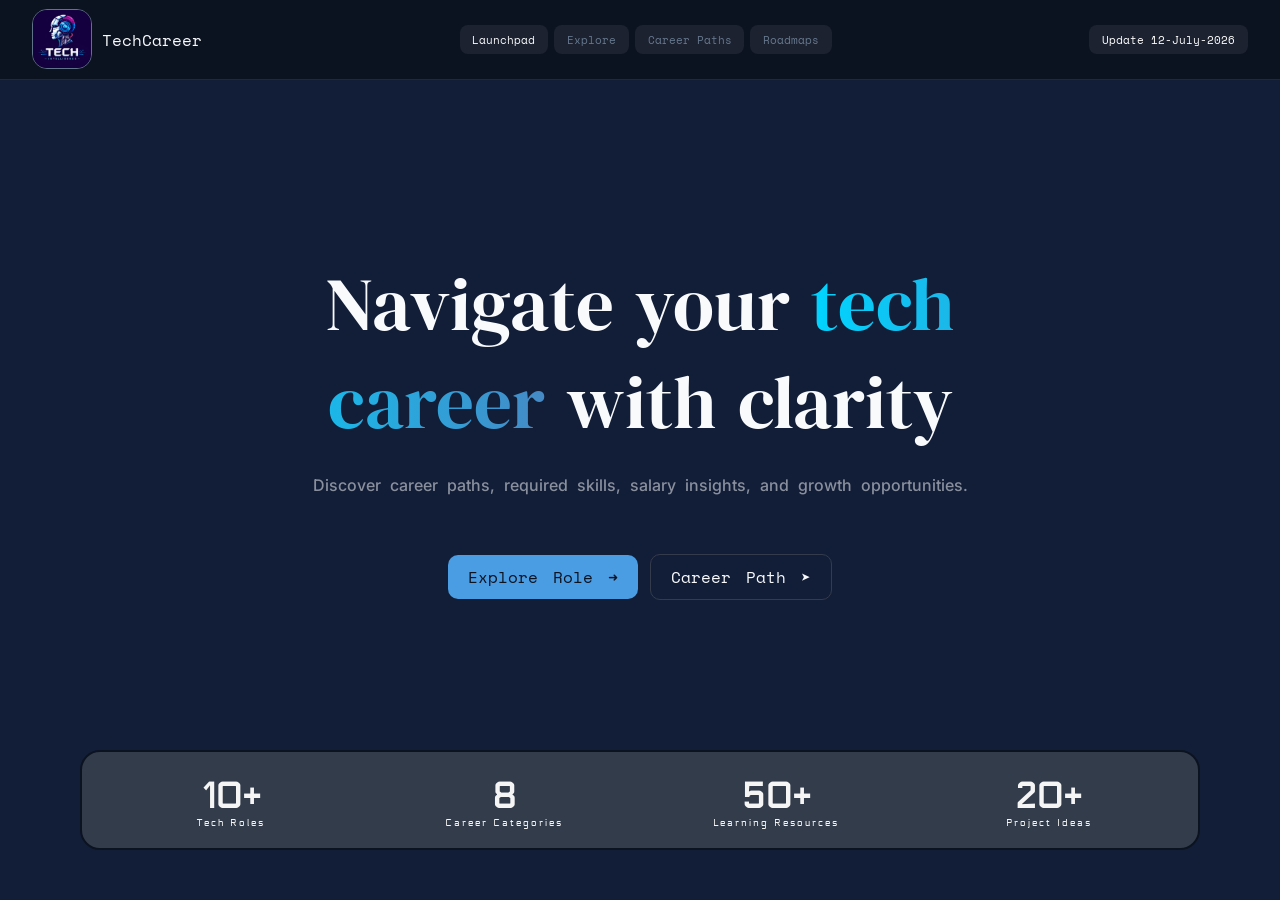
==== index.html @ a719e106 "stats-section" ====
<!DOCTYPE html>
<html lang="en">

<head>
    <meta charset="UTF-8">
    <meta name="viewport" content="width=device-width, initial-scale=1.0">
    <link href="https://fonts.googleapis.com/css2?family=Space+Mono:wght@400&display=swap" rel="stylesheet">
    <link rel="stylesheet" href="https://cdnjs.cloudflare.com/ajax/libs/font-awesome/6.5.1/css/all.min.css">
    <link rel="stylesheet" href="style.css">
    <title>
        Tech Career Explore
    </title>
    <style>
        @import url('https://fonts.googleapis.com/css2?family=Black+Ops+One&family=DM+Serif+Display:ital@0;1&family=Poppins:ital,wght@0,100;0,200;0,300;0,400;0,500;0,600;0,700;0,800;0,900;1,100;1,200;1,300;1,400;1,500;1,600;1,700;1,800;1,900&display=swap');
        @import url('https://fonts.googleapis.com/css2?family=Black+Ops+One&family=DM+Serif+Display:ital@0;1&family=Inter:ital,opsz,wght@0,14..32,100..900;1,14..32,100..900&family=Poppins:ital,wght@0,100;0,200;0,300;0,400;0,500;0,600;0,700;0,800;0,900;1,100;1,200;1,300;1,400;1,500;1,600;1,700;1,800;1,900&display=swap');
        @import url('https://fonts.googleapis.com/css2?family=Black+Ops+One&family=DM+Serif+Display:ital@0;1&family=Electrolize&family=Inter:ital,opsz,wght@0,14..32,100..900;1,14..32,100..900&family=Poppins:ital,wght@0,100;0,200;0,300;0,400;0,500;0,600;0,700;0,800;0,900;1,100;1,200;1,300;1,400;1,500;1,600;1,700;1,800;1,900&display=swap');
    </style>
</head>

<body>
    <header>


        <a class="head-icon" href="#">
            <div class="image-icon">
                <img src="Icon.png" alt="" height="60" width="60">
            </div>
            <span class="nav-left">
                TechCareer
            </span>
        </a>
        <button class="menu-btn">
            <i class="fa-solid fa-bars-staggered"></i>
        </button>
        <nav class="navbar" id="navLinks">
            <a class="nav-one" href="">Launchpad</a>
            <a class="nav-other" href="">Explore</a>
            <a class="nav-other" href="">Career Paths</a>
            <a class="nav-other" href="">Roadmaps</a>
        </nav>
        <div class="head-right">
            <span class="nav-right">
                Update 12-July-2026
            </span>

        </div>
    </header>

    <section class="hero-section">
        <div class="hero">

            <h1> Navigate your <span>tech career</span> with clarity</h1>
            <p>Discover career paths, required skills, salary insights, and growth opportunities.</p>
            <div class="button">
                <a class="left-button" href="">
                    Explore Role ➜
                 </a>
                <a class="right-button" href=""> Career Path ➤
                 </a>
            </div>
        </div>

    </section>

    <section class="stats-section">
        <div class="text-box">
            <div class="text-center">
                <h1>10+</h1>
                <p>Tech Roles</p>
            </div>
            <div class="text-center">
                <h1> 8</h1>
                <p>Career Categories</p>
            </div>
            <div class="text-center">
                <h1> 50+</h1>
                <p>Learning Resources</p>
            </div>
            <div class="text-center">
                <h1>20+ </h1>
                <p> Project Ideas</p>
            </div>
        </div>
    </section>


    <script>
        const menuBtn = document.querySelector(".menu-btn");
        const navLinks = document.querySelector("#navLinks");

        menuBtn.addEventListener("click", (e) => {
            e.stopPropagation();
            navLinks.classList.toggle("active");
        });

        document.addEventListener("click", (e) => {
            if (!navLinks.contains(e.target)) {
                navLinks.classList.remove("active");
            }
        });
    </script>
</body>

</html>
---- style.css ----
* {
    margin: 0;
    padding: 0;
    box-sizing: border-box;
}

body {
    color: whitesmoke;
    background-color: #121e37;

    font-family: Arial, Helvetica, sans-serif;
}

html {
    scroll-behavior: smooth;
    scroll-padding-top: 80px;
}


header {
    font-family: 'Space Mono', monospace;
    color: #F8FAFC;
    height: 80px;
    background-color: #0B1220;
    padding: 1rem 2rem;
    display: flex;
    justify-content: space-between;
    border-bottom: 1px solid #1E293B;

}

.image-icon img {
    margin-top: 5px;
    border-radius: 15px;
    border: 1px solid #8aa2bbac;
}

.navbar {
    font-size: 11px;
    display: flex;
    align-items: center;
    gap: 6px;
}

.nav-other {
    color: #8aa2bbac;
}

.nav-one {
    color: #F8FAFC;
}

.nav-other:hover {
    color: #F8FAFC;

}

.nav-one,
.nav-other {
    cursor: pointer;
    background-color: rgba(66, 68, 80, 0.331);
    padding: 0.5vw 1vw;
    border-radius: 8px;
    text-decoration: none;
}

.head-icon {
    color: #F8FAFC;
    cursor: pointer;
    gap: 10px;
    display: flex;
    justify-content: center;
    align-items: center;
    text-decoration: none;
}

.nav-left {
    font-size: 1em;
}


.head-right {
    display: flex;
    align-items: center;
    font-size: 11px;
    cursor: pointer;
    color: #ffffffff;

}

.head-right .nav-right {
    background-color: rgba(66, 68, 80, 0.331);
    padding: 0.5vw 1vw;
    border-radius: 8px;
}

.menu-btn {
    display: none;
    font-size: 28px;
    background: none;
    border: none;
    cursor: pointer;
}

.hero-section {
    height: 90%;
    padding: 150px 25px;
    display: flex;
}

.hero {
        width: min(90%, 1200px);
    margin-inline: auto;
    
    text-align: center;
    width: 100%;
    height: 100%;
    margin: 0px 20%;
    word-spacing: 5px;
    align-items: center;
    justify-content: center;

}


.hero h1 {
    color: #F8FAFC;
    line-height: 1.3;
    font-size: 75px;
    font-family: "DM Serif Display", serif;
    margin: 25px 0px 25px;
    font-weight: 400;
}

.hero h1 span {
    background: linear-gradient(90deg, #00D4FF, #458ac6);
    -webkit-background-clip: text;
    -webkit-text-fill-color: transparent;
}

.hero p {
    font-family: "Inter", sans-serif;
    margin: 0px 5% 8%;
    font-size: 1rem;
    font-weight: 500;
    color: #b3b7c1bd;
}

.button {
    display: flex;
    justify-content: center;
    align-items: center;
    gap: 12px;
    font-size: 1em;
    font-family: 'Space Mono', monospace;
    font-weight: 400;
}

.button .left-button {
    padding: 10px 20px;
    background-color: #4a9ce3;
    border-radius: 10px;
    text-decoration: none;
    color: #0B1220;

}

.left-button:hover {
    background-color: #00D4FF;
    box-shadow: 0 0 10px #00D4FF;

}

.button .right-button {
    padding: 10px 20px;
    border-radius: 10px;
    border: 1px solid #333c4b;
    text-decoration: none;
    color: #F8FAFC;
}

.right-button:hover {
    border: 1px solid #88909d;
}
 
.stats-section {
         width: 100%;
    height: auto; 

}
.stats-section .text-box  {
    height: 100px;
            background-color: #333c4b;
  border-radius: 20px;
            font-family: serif;
  margin: 0px 80px;
  padding: 24px 24px;
   display: flex;
   justify-content: space-between;
   border: 2px solid #0B1220;
    
}
.text-center {
     font-family: "Electrolize", sans-serif;
    height: auto;
      width: 250px;
      align-items: center;
    justify-self: space-around;
    height: auto;
   
    text-align: center;
     
     gap: 30px;
    
}
.text-center h1 {
  height: 40px;
 font-size: 35px;

 }
 .text-center p {
    height: 12px;
    font-size:10px;
    letter-spacing: 2px;
  }

/* Tablet */
@media (max-width: 1024px) {}

/* Mobile */
@media (max-width: 768px) {
    header {
        height: 70px;
         padding: 0.5rem 1rem;
    }

    .image-icon img {
        height: 50px;
        width: 50px;
    }

    .head-right {
        display: none;
    }

    .navbar {
        display: none;
    }

    .menu-btn {
        display: block;
        color: aliceblue;
    }

    .navbar {
        display: none;
        position: absolute;
        top: 65px;
        right: 15px;
        width: auto;
        padding: 15px;
        background-color: #0B1220;
        flex-direction: column;
        border-radius: 5px;
        border: 2px solid #1E293B;

    }

    .nav-one,
    .nav-other {
        background: none;
    }


    .navbar.active {
        display: flex;
    }

    .hero-section {
        padding: 160px 12px;
    }

    .hero {
     
        width:calc(100vh - 70px);
        height: 100%;
        margin: 0px 50px;
    }

    .hero h1 {
        color: #F8FAFC;
        font-size: 5vh;
        line-height: 1.5;
        margin: 0px;
    }

    .hero p {
        width: 90%;
        margin: 30px 0px;
        font-size: 1em;
    }

    .button {
        display: flex;
        flex-direction: column;
        gap: 15px;
     
    }

    .button .left-button ,.button .right-button{
        padding: 10px 20px;
        border-radius: 13px;
    }

      




/* Small Mobile */
@media (max-width: 480px) {
     header {
        height: 60px;
         padding: 0.5rem 1rem;
    }

   
    .image-icon img {
        height: 40px;
        width: 40px;
    }

    .right-button img , .left-button img {
      display: none;
    }

    .hero-section {
        padding:100px 6px;
    }

    .hero {
        margin: 0px 15px;
    }

    .hero h1 {
         font-size: 3rem;
        line-height: 1.4;
        margin: 0px;
    }

    .hero p {
        width: 90%;
        margin: 20px 0px;
        font-size: 0.7rem;
        line-height: 18px;
    }

    .button {
        display: flex;
        flex-direction: column;
        gap: 15px;
        font-size: 10px;
    }

    .button .left-button ,   .button .right-button {
        padding: 8px 16px;
        border-radius: 30px;
    }

   
}
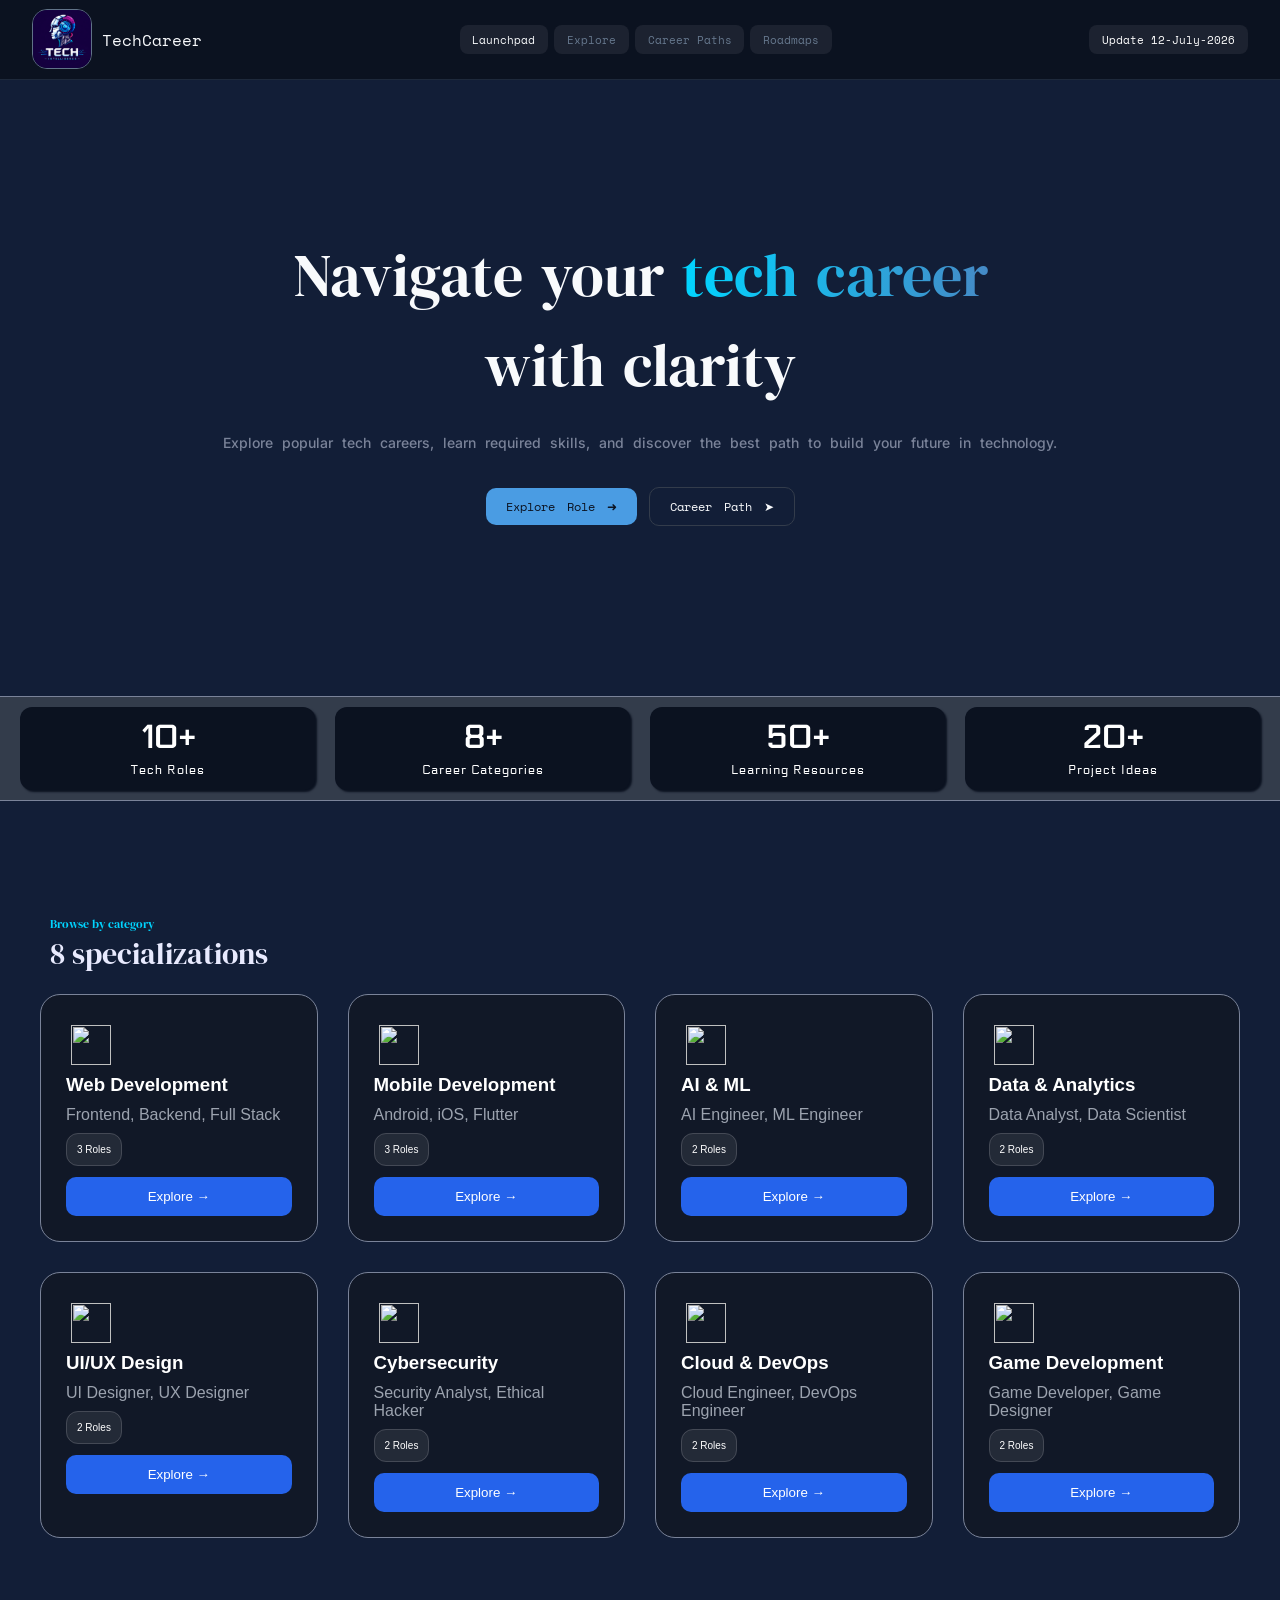
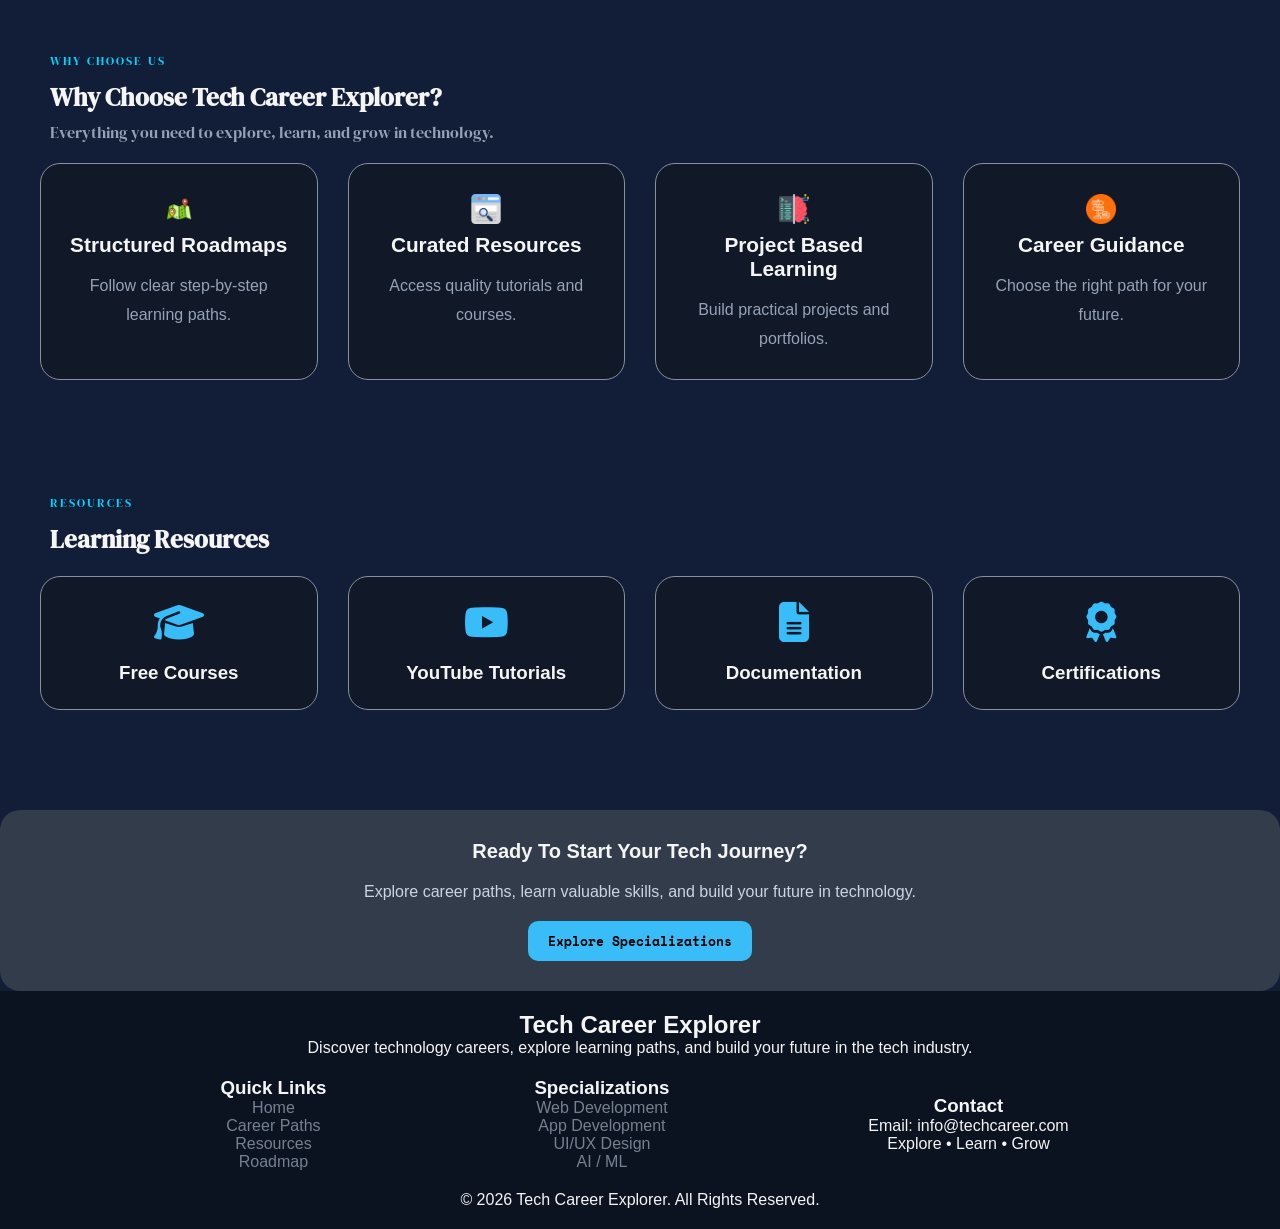
==== commit a205961b: "Update Home-Page" ====
--- a/index.html
+++ b/index.html
@@ -48,15 +48,26 @@
 
     <section class="hero-section">
         <div class="hero">
-
-            <h1> Navigate your <span>tech career</span> with clarity</h1>
-            <p>Discover career paths, required skills, salary insights, and growth opportunities.</p>
+            <div class="hero-m">
+                <span>
+                    Update 12-July-2026
+                </span>
+
+            </div>
+
+            <h1> Navigate your <span>tech career</span> <br> with clarity</h1>
+
+            <p>
+                Explore popular tech careers, learn required skills, and discover the best path to build your future in
+                technology.
+            </p>
+
             <div class="button">
                 <a class="left-button" href="">
                     Explore Role ➜
-                 </a>
+                </a>
                 <a class="right-button" href=""> Career Path ➤
-                 </a>
+                </a>
             </div>
         </div>
 
@@ -69,7 +80,7 @@
                 <p>Tech Roles</p>
             </div>
             <div class="text-center">
-                <h1> 8</h1>
+                <h1> 8+</h1>
                 <p>Career Categories</p>
             </div>
             <div class="text-center">
@@ -84,6 +95,83 @@
     </section>
 
 
+    <section class="categories-section">
+
+        <div class="catagories-head">
+            <span>
+                Browse by category
+            </span>
+            <h2>
+                8 specializations
+            </h2>
+        </div>
+        <div class="categories">
+
+            <div class="category-card">
+                <div class="card-icon"><img src="app-development.png" alt="" height="40" width="40"></div>
+                <h3>Web Development</h3>
+                <p>Frontend, Backend, Full Stack</p>
+                <span class="role-count">3 Roles</span>
+                <button>Explore →</button>
+            </div>
+
+            <div class="category-card">
+                <div class="card-icon"><img src="app-settings.png" alt="" height="40" width="40"></i></div>
+                <h3>Mobile Development</h3>
+                <p>Android, iOS, Flutter</p>
+                <span class="role-count">3 Roles</span>
+                <button>Explore →</button>
+            </div>
+
+            <div class="category-card">
+                <div class="card-icon"><img src="ai-assistant.png" alt="" height="40" width="40"></div>
+                <h3>AI & ML</h3>
+                <p>AI Engineer, ML Engineer</p>
+                <span class="role-count">2 Roles</span>
+                <button>Explore →</button>
+            </div>
+            <div class="category-card">
+                <div class="card-icon"><img src="analitics.png" alt="" height="40" width="40"></div>
+                <h3>Data & Analytics</h3>
+                <p>Data Analyst, Data Scientist</p>
+                <span class="role-count">2 Roles</span>
+                <button>Explore →</button>
+            </div>
+            <div class="category-card">
+                <div class="card-icon"><img src="web-design.png" alt="" height="40" width="40"></div>
+                <h3>UI/UX Design</h3>
+                <p>UI Designer, UX Designer</p>
+                <span class="role-count">2 Roles</span>
+                <button>Explore →</button>
+            </div>
+            <div class="category-card">
+                <div class="card-icon"><img src="cyber-security.png" alt="" height="40" width="40"></div>
+                <h3>Cybersecurity</h3>
+                <p>Security Analyst, Ethical Hacker</p>
+                <span class="role-count">2 Roles</span>
+                <button>Explore →</button>
+            </div>
+            <div class="category-card">
+                <div class="card-icon"><img src="server.png" alt="" height="40" width="40"></div>
+                <h3>Cloud & DevOps</h3>
+                <p>Cloud Engineer, DevOps Engineer</p>
+                <span class="role-count">2 Roles</span>
+                <button>Explore →</button>
+            </div>
+            <div class="category-card">
+                <div class="card-icon"><img src="game.png" alt="" height="40" width="40"></div>
+                <h3>Game Development</h3>
+                <p>Game Developer, Game Designer</p>
+                <span class="role-count">2 Roles</span>
+                <button>Explore →</button>
+            </div>
+
+
+            <!-- aur cards -->
+
+        </div>
+
+    </section>
     <script>
         const menuBtn = document.querySelector(".menu-btn");
         const navLinks = document.querySelector("#navLinks");
@@ -99,6 +187,144 @@
             }
         });
     </script>
+    <section class="why">
+        <div class="heading">
+            <span>WHY CHOOSE US</span>
+            <h2>Why Choose Tech Career Explorer?</h2>
+            <p>
+                Everything you need to explore, learn, and grow in technology.
+            </p>
+        </div>
+
+        <div class="why-container">
+
+            <div class="why-card">
+                <div class="card-icon"> 
+                    <img src="road-map.png" alt="" height="30px" width="30">
+                </div>
+                <h3>Structured Roadmaps</h3>
+                <p>Follow clear step-by-step learning paths.</p>
+            </div>
+
+            <div class="why-card">
+                <div class="card-icon"> 
+                    <img src="person.png" alt="" height="30px" width="30">
+                </div>
+                <h3>Curated Resources</h3>
+                <p>Access quality tutorials and courses.</p>
+            </div>
+
+            <div class="why-card">
+                <div class="card-icon">
+                    <img src="coding.png" alt="" height="30px" width="30">
+                </div>
+                <h3>Project Based Learning</h3>
+                <p>Build practical projects and portfolios.</p>
+            </div>
+
+            <div class="why-card">
+                <div class="card-icon">
+                    <img src="career-choice.png" alt="" height="30px" width="30">
+                </div>
+                <h3>Career Guidance</h3>
+                <p>Choose the right path for your future.</p>
+            </div>
+
+        </div>
+    </section>
+
+    <section class="resources">
+
+        <div class="heading">
+            <span>RESOURCES</span>
+            <h2>Learning Resources</h2>
+        </div>
+
+        <div class="resource-container">
+
+            <div class="resource-card">
+                <i class="fa-solid fa-graduation-cap"></i>
+                <h3>Free Courses</h3>
+            </div>
+
+            <div class="resource-card">
+                <i class="fa-brands fa-youtube"></i>
+                <h3>YouTube Tutorials</h3>
+            </div>
+
+            <div class="resource-card">
+                <i class="fa-solid fa-file-lines"></i>
+                <h3>Documentation</h3>
+            </div>
+
+            <div class="resource-card">
+                <i class="fa-solid fa-award"></i>
+                <h3>Certifications</h3>
+            </div>
+
+        </div>
+
+    </section>
+
+
+    <section class="cta">
+
+        <h2>Ready To Start Your Tech Journey?</h2>
+
+        <p>
+            Explore career paths, learn valuable skills,
+            and build your future in technology.
+        </p>
+
+        <a href="#specialization" class="cta-btn">
+            Explore Specializations
+        </a>
+
+    </section>
+    <footer class="footer">
+       
+
+            <div class="footer-about">
+                <h2>Tech Career Explorer</h2>
+                <p>
+                    Discover technology careers, explore learning paths,
+                    and build your future in the tech industry.
+                </p>
+            </div>
+        <div class="footer-container">
+            <div class="footer-links">
+                <h3>Quick Links</h3>
+                <ul>
+                    <li><a href="#">Home</a></li>
+                    <li><a href="#">Career Paths</a></li>
+                    <li><a href="#">Resources</a></li>
+                    <li><a href="#">Roadmap</a></li>
+                </ul>
+            </div>
+
+            <div class="footer-links">
+                <h3>Specializations</h3>
+                <ul>
+                    <li><a href="#">Web Development</a></li>
+                    <li><a href="#">App Development</a></li>
+                    <li><a href="#">UI/UX Design</a></li>
+                    <li><a href="#">AI / ML</a></li>
+                </ul>
+            </div>
+
+            <div class="footer-contact">
+                <h3>Contact</h3>
+                <p>Email: info@techcareer.com</p>
+                <p>Explore • Learn • Grow</p>
+            </div>
+
+        </div>
+
+        <div class="footer-bottom">
+            <p>© 2026 Tech Career Explorer. All Rights Reserved.</p>
+        </div>
+    </footer>
+
 </body>
 
 </html>
--- a/style.css
+++ b/style.css
@@ -109,41 +109,52 @@
 }
 
 .hero {
-        width: min(90%, 1200px);
-    margin-inline: auto;
-    
+    width: 90%;
+    margin: 0 auto;
+    max-width: 1200px;
     text-align: center;
+    justify-content: center;
     width: 100%;
     height: 100%;
-    margin: 0px 20%;
     word-spacing: 5px;
     align-items: center;
-    justify-content: center;
-
-}
-
+
+}
+
+.hero .hero-m {
+    display: none;
+}
 
 .hero h1 {
+
+    margin-bottom: 2%;
+    line-height: 1.5;
+    text-wrap: balance;
+
     color: #F8FAFC;
-    line-height: 1.3;
-    font-size: 75px;
+
+    font-size: 60px;
     font-family: "DM Serif Display", serif;
-    margin: 25px 0px 25px;
     font-weight: 400;
 }
 
 .hero h1 span {
+    text-wrap: balance;
     background: linear-gradient(90deg, #00D4FF, #458ac6);
+    background-clip: text;
     -webkit-background-clip: text;
     -webkit-text-fill-color: transparent;
 }
 
 .hero p {
     font-family: "Inter", sans-serif;
-    margin: 0px 5% 8%;
-    font-size: 1rem;
+    margin: 0px 100px 3%;
+    font-size: 14px;
+    text-align: center;
+    color: #7A8399;
     font-weight: 500;
-    color: #b3b7c1bd;
+
+
 }
 
 .button {
@@ -151,7 +162,7 @@
     justify-content: center;
     align-items: center;
     gap: 12px;
-    font-size: 1em;
+    font-size: 12px;
     font-family: 'Space Mono', monospace;
     font-weight: 400;
 }
@@ -165,10 +176,8 @@
 
 }
 
-.left-button:hover {
-    background-color: #00D4FF;
-    box-shadow: 0 0 10px #00D4FF;
-
+.left-button:active {
+    background-color: #dad8d8;
 }
 
 .button .right-button {
@@ -182,56 +191,362 @@
 .right-button:hover {
     border: 1px solid #88909d;
 }
+
+.stats-section {
+    width: 100%;
+    padding: 20px 0px;
+}
+
+.text-box {
+    height: auto;
+    background: #333c4b;
+    display: grid;
+
+    grid-template-columns: repeat(4, 1fr);
+    gap: 20px;
+    width: 100%;
+    border-top: 1px solid #7A8399;
+    border-bottom: 1px solid #7A8399;
+    margin: auto;
+    padding: 10px 20px;
+}
+
+.text-center {
+    background-color: #0B1220;
+    box-shadow: 2px 2px 2px #0B1220;
+    font-family: "Electrolize", serif;
+    color: white;
+    padding: 12px 15px;
+    border-radius: 12px;
+    text-align: center;
+}
+
+.text-center h1 {
+    font-size: 2rem;
+    margin-bottom: 5px;
+}
+
+.text-center p {
+    letter-spacing: 1px;
+    font-size: 0.8rem;
+    margin: 0;
+}
+
+.categories-section {
+    margin: 80px 0px;
+    padding: 0px 20px;
+    width: 100%;
+
+}
+
+.catagories-head {
+    padding-top: 10px;
+    padding-left: 30px;
+    font-family: "DM Serif Display", serif;
+}
+
+.catagories-head span {
+    font-size: 12px;
+    color: #00D4FF;
+}
+
+.catagories-head h2 {
+    font-size: 30px;
+    color: #e8eafe;
+    font-weight: 300;
+
+}
+
  
-.stats-section {
-         width: 100%;
-    height: auto; 
-
-}
-.stats-section .text-box  {
-    height: 100px;
-            background-color: #333c4b;
-  border-radius: 20px;
-            font-family: serif;
-  margin: 0px 80px;
-  padding: 24px 24px;
-   display: flex;
-   justify-content: space-between;
-   border: 2px solid #0B1220;
+
+.categories {
+    padding: 20px;
+    display: grid;
+    grid-template-columns: repeat(4, 1fr);
+    gap: 30px;
+
+}
+
+.category-card {
+    background: #111827;
+    border: 1px solid #7A8399;
+    border-radius: 20px;
+    padding: 25px;
+    transition: .3s;
+}
+
+.category-card:hover {
+    transform: translateY(-8px);
+    background-color: #121e37;
+
+}
+
+.card-icon {
+    padding: 5px;
+
+}
+
+.category-card h3 {
+    color: white;
+    margin-bottom: 10px;
+}
+
+.category-card p {
+    color: #9ca3af;
+    margin-bottom: 15px;
+}
+
+.role-count {
+    background: rgba(255, 255, 255, 0.08);
+    backdrop-filter: blur(10px);
+    border: 1px solid rgba(255, 255, 255, 0.15);
+    color: white;
+    padding: 10px 10px;
+    border-radius: 12px;
+    font-size: 10px;
+}
+
+.category-card button {
+    width: 100%;
+    margin-top: 20px;
+    padding: 12px;
+    border: none;
+    border-radius: 10px;
+    background: #2563eb;
+    color: white;
+    cursor: pointer;
+}
+   .category-card button:active {
+        background-color: rgb(255, 255, 255);
+        color: #0B1220;
+    }
+
+    .why-choose{
+    padding:100px 8%;
+    color:white;
+}
+
+.section-title{
+    text-align:center;
+    margin-bottom:60px;
+}
+
+.section-title span{
+    color:#38bdf8;
+    letter-spacing:2px;
+    font-size:14px;
+}
+
+.section-title h2{
+    font-size:3rem;
+    margin-top:10px;
+    margin-bottom:15px;
+}
+
+.section-title p{
+    color:#94a3b8;
+    max-width:650px;
+    margin:auto;
+    line-height:1.8;
+}
+
+.why-grid{
+    display:grid;
+    grid-template-columns:repeat(auto-fit,minmax(250px,1fr));
+    gap:25px;
+}
+
+.why-card{
+    background:#0f172a;
+    border: 1px solid #7A8399;
+    border-radius:20px;
+    padding:30px;
+    transition:.4s;
+}
+ 
+
+.icon{
+    font-size:2.5rem;
+    margin-bottom:15px;
+}
+
+.why-card h3{
+    margin-bottom:15px;
+    font-size:1.3rem;
+}
+
+.why-card p{
+    color:#94a3b8;
+    line-height:1.8;
+}
+
+.why-stats{
+    margin-top:50px;
+    display:grid;
+    grid-template-columns:repeat(4,1fr);
+    gap:20px;
+}
+
+.mini-stat{
+    text-align:center;
+    background:#0f172a;
+    border-radius:15px;
+    padding:25px;
+    border:1px solid rgba(255,255,255,.08);
+}
+
+.mini-stat h3{
+    font-size:2rem;
+    color:#38bdf8;
+}
+
+.mini-stat p{
+    color:#94a3b8;
+    margin-top:10px;
+}
+
+
+
+.heading{
+
+   height: auto;
+   padding: 10px 0px 0px 30px;
+   font-family: "DM Serif Display", serif;
+   font-weight: 300;
+
+}
+
+.heading span{
+    color: #00D4FF;
+    letter-spacing:2px;
+    font-size:12px;
+   
+
+}
+
+.heading h2{
+    font-size:25px;
+    margin-top:10px;
+}
+
+.heading p{
+    color:#94a3b8;
+    margin-top:7px;
+}
+
+.why , .resources
+{
+   margin: 80px 0px;
+    padding: 0px 20px;
+    width: 100%;
+}
+
+.why-container,
+.resource-container{
+    display:grid;
+    grid-template-columns:repeat(auto-fit,minmax(250px,1fr));
+    padding: 20px;
+    gap: 30px;
+
+
+}
+
+.why-card,
+.resource-card{
+    background-color: #111827;
+     padding:25px;
+    border-radius:20px;
+    text-align:center;
+    transition:.4s;
+    border: 1px solid #88909d;
+}
+ 
+.why-card i,
+.resource-card i{
+    font-size:2.5rem;
+    color:#38bdf8;
+    margin-bottom:20px;
+}
+
+.path{
+    display:flex;
+    justify-content:center;
+    align-items:center;
+    flex-wrap:wrap;
+    gap:20px;
+}
+ 
+
+.cta{
+    margin:px 50px 8%;
+    text-align:center;
+    padding:30px;
+    border-radius:20px;
+background-color: #333c4b;
+}
+
+.cta h2{
+    font-size:20px;
+    font-family:Arial, Helvetica, sans-serif;
+}
+
+.cta p{
+    margin:20px 0;
+    color:#cbd5e1;
+}
+
+.cta-btn{
+    font-size: 13px;
+    display:inline-block;
+    background:#38bdf8;
+    color:black;
+    padding:10px 20px;
+    border-radius:10px;
+    text-decoration:none;
+    font-family:  'Space Mono';
+    font-weight:600;
+}
+
+footer{
+    padding:20px 2%;
+    text-align:center;
+    background-color: #0B1220;
+}
+.footer-container {
+    display: flex;
+    justify-content: space-evenly;
+    align-items: center;
+}
+.footer-links{
+    margin:20px 0;
+}
+
+.footer-links a{
+        color: #aab7c6ac;
     
-}
-.text-center {
-     font-family: "Electrolize", sans-serif;
-    height: auto;
-      width: 250px;
-      align-items: center;
-    justify-self: space-around;
-    height: auto;
-   
-    text-align: center;
-     
-     gap: 30px;
-    
-}
-.text-center h1 {
-  height: 40px;
- font-size: 35px;
-
- }
- .text-center p {
-    height: 12px;
-    font-size:10px;
-    letter-spacing: 2px;
-  }
-
-/* Tablet */
-@media (max-width: 1024px) {}
+    text-decoration:none;
+
+    margin:0 15px;
+}
+.footer-links ul {
+     list-style:none;
+}
+ 
+ 
+
+@media (max-width:1020px) {
+
+    .categories {
+        grid-template-columns: 1fr 1fr;
+    }
+
+}
 
 /* Mobile */
 @media (max-width: 768px) {
     header {
         height: 70px;
-         padding: 0.5rem 1rem;
+        padding: 0.5rem 1rem;
     }
 
     .image-icon img {
@@ -259,7 +574,6 @@
         right: 15px;
         width: auto;
         padding: 15px;
-        background-color: #0B1220;
         flex-direction: column;
         border-radius: 5px;
         border: 2px solid #1E293B;
@@ -277,65 +591,162 @@
     }
 
     .hero-section {
-        padding: 160px 12px;
-    }
-
-    .hero {
-     
-        width:calc(100vh - 70px);
-        height: 100%;
-        margin: 0px 50px;
+        padding: 140px 12px;
+
+    }
+
+    .hero .hero-m {
+        display: flex;
+        align-items: center;
+        justify-content: center;
+        cursor: pointer;
+        margin-bottom: 30px;
+
+
     }
 
     .hero h1 {
+        width: auto;
+        font-size: 7vw;
+        margin-bottom: 20px;
+
+
+        line-height: 1.4;
+        text-wrap: balance;
+
         color: #F8FAFC;
-        font-size: 5vh;
-        line-height: 1.5;
-        margin: 0px;
-    }
+
+        font-family: "DM Serif Display", serif;
+        font-weight: 200;
+    }
+
+
+    .hero-m span {
+        border: 1px solid #00D4FF;
+        padding: 0.3vw 6px;
+        border-radius: 8px;
+        font-size: 12px;
+    }
+
 
     .hero p {
-        width: 90%;
-        margin: 30px 0px;
-        font-size: 1em;
+
+        width: auto;
+        margin: 0px 40px 40px;
+        font-size: 2vw;
     }
 
     .button {
+        font-size: 14px;
         display: flex;
         flex-direction: column;
         gap: 15px;
-     
-    }
-
-    .button .left-button ,.button .right-button{
-        padding: 10px 20px;
-        border-radius: 13px;
-    }
-
-      
-
-
-
+
+    }
+
+    .button .left-button,
+    .button .right-button {
+        padding: 8px 12px;
+        border-radius: 8px;
+    }
+
+    .stats-section {
+        padding: 10px 0px;
+    }
+
+    .text-box {
+        height: auto;
+        gap: 15px;
+        padding: 20px;
+        border-radius: 0px;
+        grid-template-columns: repeat(2, 1fr);
+    }
+
+    .text-center {
+        padding: 8px 0px;
+        border-radius: 10px;
+        background-color: #0B1220;
+        box-shadow: 2px 2px 2px #1E293B;
+    }
+
+    .text-center h1 {
+        font-size: 1.4rem;
+        margin-bottom: 5px;
+    }
+
+    .text-center p {
+        font-size: 0.7rem;
+        letter-spacing: 2px;
+        margin: 0;
+    }
+
+
+    .catagories-head {
+        margin-bottom: 15px;
+    }
+
+    .catagories-head p {
+        font-size: 10px;
+
+    }
+
+    .catagories-head h2 {
+        font-size: 25px;
+        font-weight: 400;
+
+    }
+
+
+
+
+    .categories {
+        grid-template-columns: 1fr 1fr;
+
+    }
+
+    .category-card {
+        padding: 10px;
+    }
+ 
+
+      .section-title h2{
+        font-size:2rem;
+    }
+
+    .why-stats{
+        grid-template-columns:repeat(2,1fr);
+    }
+
+}
 
 /* Small Mobile */
 @media (max-width: 480px) {
-     header {
+    header {
         height: 60px;
-         padding: 0.5rem 1rem;
-    }
-
-   
+        padding: 0.5rem 1rem;
+    }
+
+
     .image-icon img {
         height: 40px;
         width: 40px;
     }
 
-    .right-button img , .left-button img {
-      display: none;
+    .right-button img,
+    .left-button img {
+        display: none;
     }
 
     .hero-section {
-        padding:100px 6px;
+        padding: 100px 6px;
+    }
+
+    .hero-m {
+        margin-bottom: 20px;
+    }
+
+    .hero-m span {
+        font-size: 10px;
     }
 
     .hero {
@@ -343,16 +754,17 @@
     }
 
     .hero h1 {
-         font-size: 3rem;
-        line-height: 1.4;
-        margin: 0px;
+
+        text-wrap: balance;
+        font-size: 7vw;
+        margin-bottom: 10px;
     }
 
     .hero p {
         width: 90%;
         margin: 20px 0px;
-        font-size: 0.7rem;
-        line-height: 18px;
+        font-size: 2vw;
+        line-height: 14px;
     }
 
     .button {
@@ -362,10 +774,67 @@
         font-size: 10px;
     }
 
-    .button .left-button ,   .button .right-button {
+    .button .left-button,
+    .button .right-button {
         padding: 8px 16px;
         border-radius: 30px;
     }
 
+
+    .stats-section {
+        padding: 0px 0px;
+    }
+
+    .text-box {
+        height: auto;
+        gap: 8px;
+        padding: 7px;
+        grid-template-columns: repeat(2, 1fr);
+        border-radius: 0px;
+        padding: 15px;
+        
+
+    }
+
+    .text-center {
+        padding: 8px 0px;
+        border-radius: 10px;
+      }
+
+    .text-center h1 {
+        font-size: 1.5rem;
+        margin-bottom: 2px;
+    }
+
+    .text-center p {
+        font-size: 0.5rem;
+        margin: 0;
+    }
    
+    .categories {
+            padding: 10px;
+
+    }
+    .category-card p {
+     font-size: 10px;
+    }
+
+    .catagories-head h2 {
+        font-size: 20px;
+    }
+    .catagories-head {
+        padding-left: 20px;
+    }
+
+    .categories {
+        grid-template-columns: 1fr;
+    }
+
+    .category-card:hover {
+        transform: translateY(0px);
+        background-color: #111827;
+    }
+
+ 
+
 }
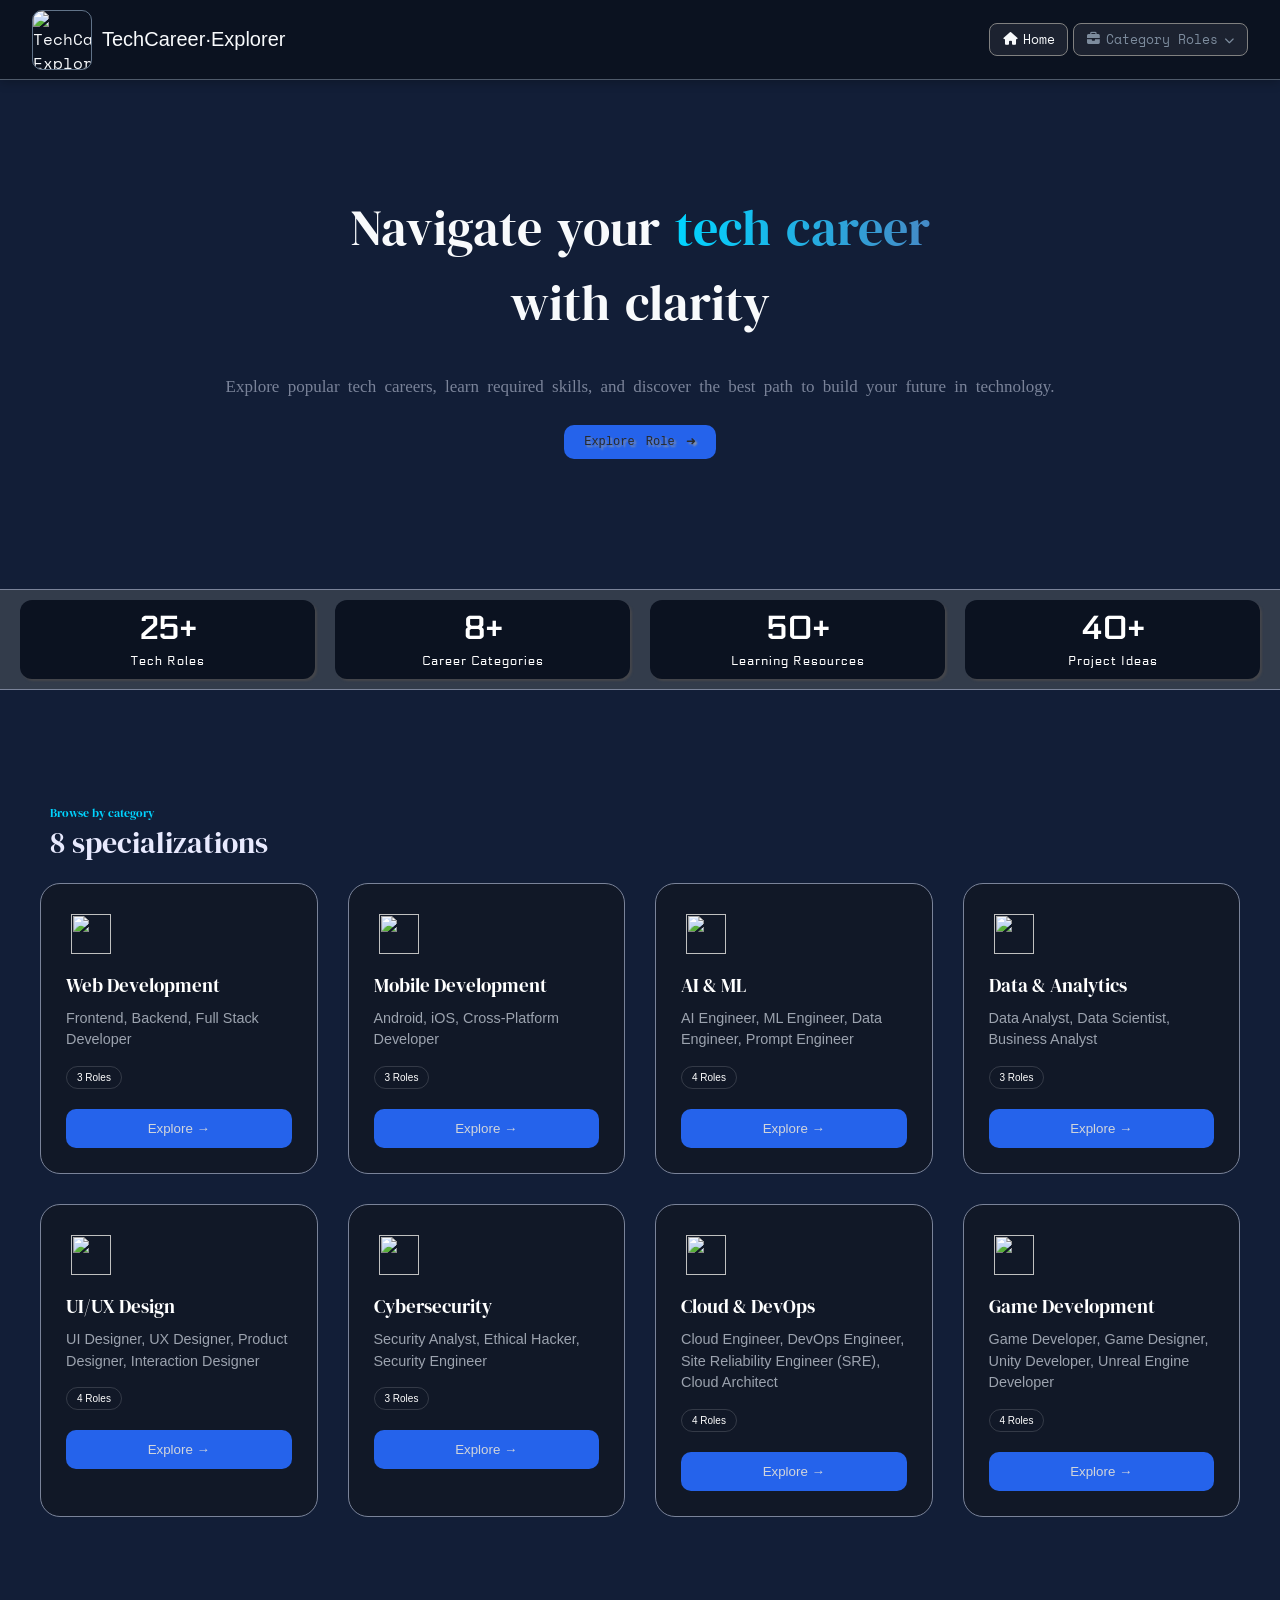
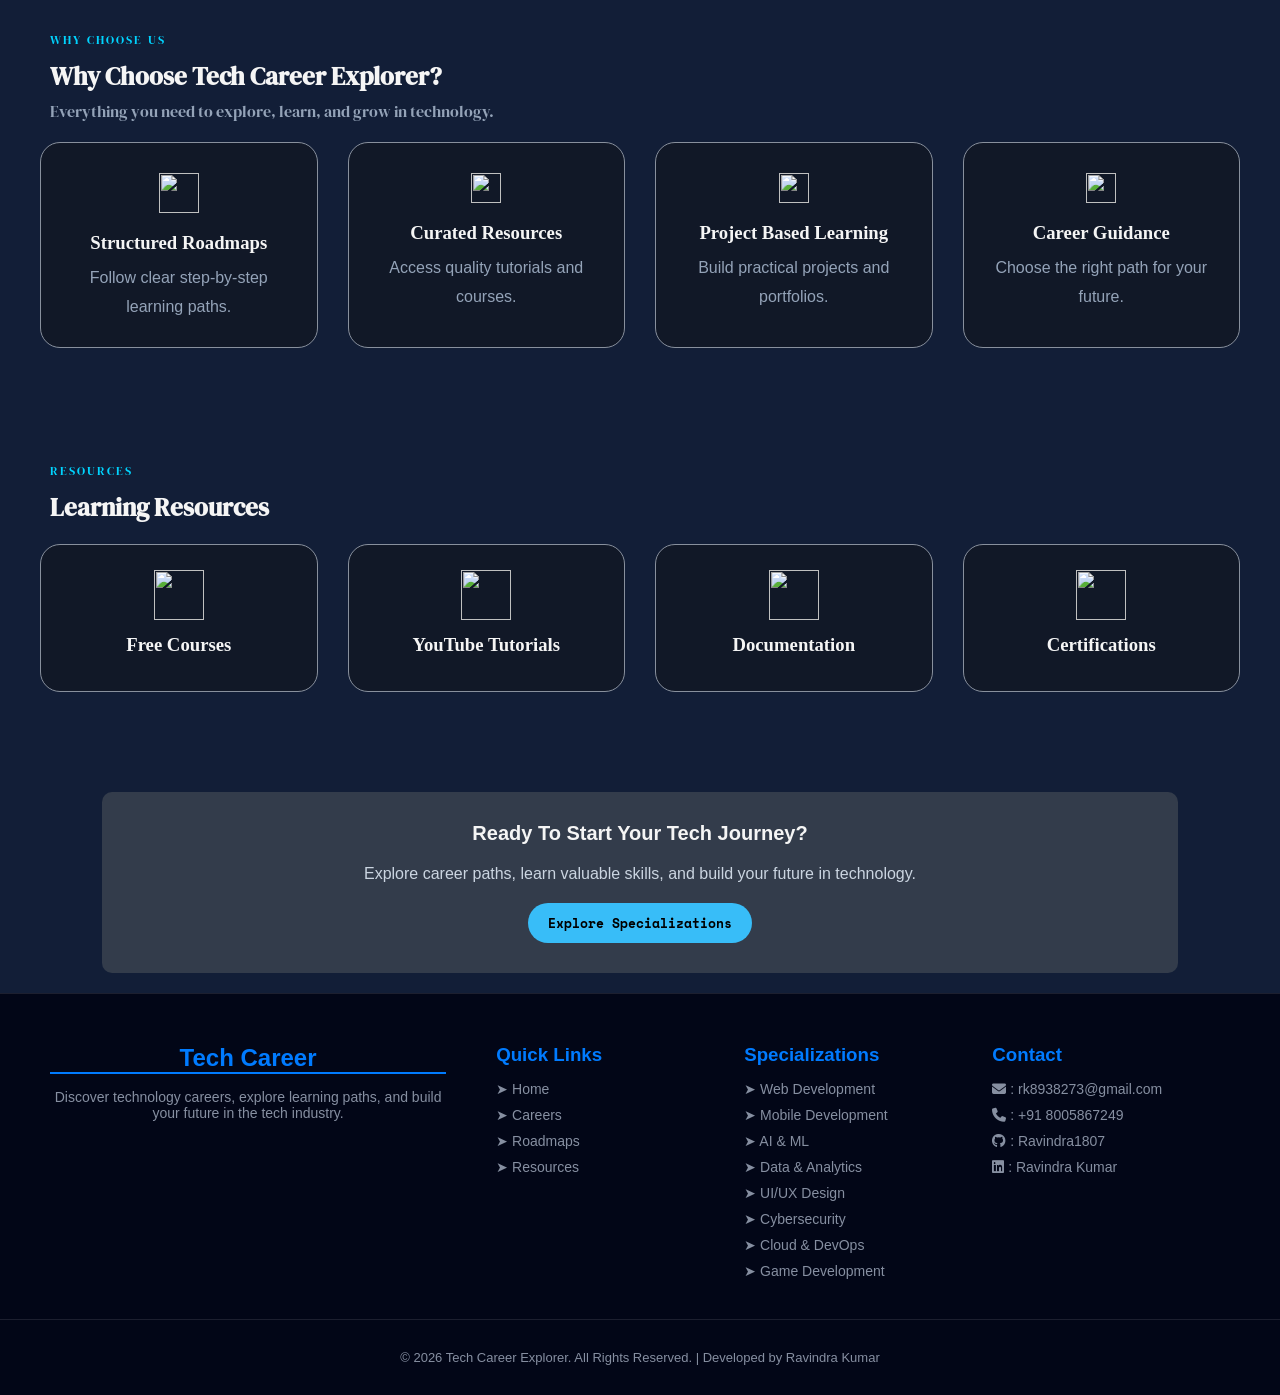
==== commit be2997af: "add" ====
--- a/index.html
+++ b/index.html
@@ -6,10 +6,8 @@
     <meta name="viewport" content="width=device-width, initial-scale=1.0">
     <link href="https://fonts.googleapis.com/css2?family=Space+Mono:wght@400&display=swap" rel="stylesheet">
     <link rel="stylesheet" href="https://cdnjs.cloudflare.com/ajax/libs/font-awesome/6.5.1/css/all.min.css">
-    <link rel="stylesheet" href="style.css">
-    <title>
-        Tech Career Explore
-    </title>
+    <link rel="stylesheet" href="CSS/style.css">
+    <title>Tech Career Explore</title>
     <style>
         @import url('https://fonts.googleapis.com/css2?family=Black+Ops+One&family=DM+Serif+Display:ital@0;1&family=Poppins:ital,wght@0,100;0,200;0,300;0,400;0,500;0,600;0,700;0,800;0,900;1,100;1,200;1,300;1,400;1,500;1,600;1,700;1,800;1,900&display=swap');
         @import url('https://fonts.googleapis.com/css2?family=Black+Ops+One&family=DM+Serif+Display:ital@0;1&family=Inter:ital,opsz,wght@0,14..32,100..900;1,14..32,100..900&family=Poppins:ital,wght@0,100;0,200;0,300;0,400;0,500;0,600;0,700;0,800;0,900;1,100;1,200;1,300;1,400;1,500;1,600;1,700;1,800;1,900&display=swap');
@@ -18,44 +16,88 @@
 </head>
 
 <body>
+
     <header>
 
-
         <a class="head-icon" href="#">
+
             <div class="image-icon">
-                <img src="Icon.png" alt="" height="60" width="60">
-            </div>
-            <span class="nav-left">
-                TechCareer
-            </span>
+                <img src="images/Icon.png" alt="TechCareer Explorer logo" height="60" width="60">
+            </div>
+
+            <span class="nav-left">TechCareer·Explorer</span>
+
         </a>
-        <button class="menu-btn">
-            <i class="fa-solid fa-bars-staggered"></i>
+
+        <button class="menu-btn" aria-label="Toggle navigation menu">
+            <i class="fa fa-cog"></i>
         </button>
-        <nav class="navbar" id="navLinks">
-            <a class="nav-one" href="">Launchpad</a>
-            <a class="nav-other" href="">Explore</a>
-            <a class="nav-other" href="">Career Paths</a>
-            <a class="nav-other" href="">Roadmaps</a>
-        </nav>
-        <div class="head-right">
-            <span class="nav-right">
-                Update 12-July-2026
-            </span>
-
-        </div>
+
+        <ul class="navbar" id="navLinks">
+
+            <li>
+                <a class="nav-one" href="#">
+                    <i class="fa-solid fa-house"></i>
+                    Home
+                </a>
+            </li>
+
+            <li class="dropdown">
+
+                <a href="#" class="nav-other dropdown-toggle">
+                    <i class="fa-solid fa-briefcase"></i>
+                    Category Roles
+                    <i class="fa-solid fa-chevron-down"></i>
+                </a>
+
+                <ul class="dropdown-menu">
+                    <li>
+                        <a href="web-development.html"> Web Developer </a>
+                    </li>
+
+                    <li>
+                        <a href="mobile-development.html"> Mobile Development</a>
+                    </li>
+
+                    <li>
+                        <a href="AIML.html"> AI & Machine Learning</a>
+                    </li>
+
+                    <li>
+                        <a href="data-Analytics.html"> Data & Analytics</a>
+                    </li>
+
+                    <li>
+                        <a href="UX_UX.html"> UI/UX Design</a>
+                    </li>
+
+                    <li>
+                        <a href="cyber.html">Cybersecurity</a>
+                    </li>
+
+                    <li>
+                        <a href="cloud&DevOps.html">Cloud & DevOps</a>
+                    </li>
+
+                    <li>
+                        <a href="game-de.html">Game Development</a>
+                    </li>
+
+                </ul>
+            </li>
+
+
+        </ul>
+
+
+
     </header>
 
     <section class="hero-section">
         <div class="hero">
-            <div class="hero-m">
-                <span>
-                    Update 12-July-2026
-                </span>
-
-            </div>
-
-            <h1> Navigate your <span>tech career</span> <br> with clarity</h1>
+
+
+            <h1>Navigate your <span>tech career</span><br>with clarity</h1>
 
             <p>
                 Explore popular tech careers, learn required skills, and discover the best path to build your future in
@@ -63,267 +105,282 @@
             </p>
 
             <div class="button">
-                <a class="left-button" href="">
-                    Explore Role ➜
-                </a>
-                <a class="right-button" href=""> Career Path ➤
-                </a>
-            </div>
-        </div>
-
+                <a class="left-button" href="#catagories">Explore Role ➜</a>
+            </div>
+        </div>
     </section>
 
     <section class="stats-section">
         <div class="text-box">
             <div class="text-center">
-                <h1>10+</h1>
+                <h1>25+</h1>
                 <p>Tech Roles</p>
             </div>
             <div class="text-center">
-                <h1> 8+</h1>
+                <h1>8+</h1>
                 <p>Career Categories</p>
             </div>
             <div class="text-center">
-                <h1> 50+</h1>
+                <h1>50+</h1>
                 <p>Learning Resources</p>
             </div>
             <div class="text-center">
-                <h1>20+ </h1>
-                <p> Project Ideas</p>
-            </div>
-        </div>
-    </section>
-
-
-    <section class="categories-section">
-
+                <h1>40+</h1>
+                <p>Project Ideas</p>
+            </div>
+        </div>
+    </section>
+
+    <section class="categories-section" id="catagories">
         <div class="catagories-head">
-            <span>
-                Browse by category
-            </span>
-            <h2>
-                8 specializations
-            </h2>
+            <span>Browse by category</span>
+            <h2>8 specializations</h2>
         </div>
         <div class="categories">
 
             <div class="category-card">
-                <div class="card-icon"><img src="app-development.png" alt="" height="40" width="40"></div>
+                <div class="card-icon"><img src="images/app-development.png" alt="" height="40" width="40"></div>
                 <h3>Web Development</h3>
-                <p>Frontend, Backend, Full Stack</p>
+                <p>Frontend, Backend, Full Stack Developer</p>
                 <span class="role-count">3 Roles</span>
-                <button>Explore →</button>
-            </div>
-
-            <div class="category-card">
-                <div class="card-icon"><img src="app-settings.png" alt="" height="40" width="40"></i></div>
+                <a href="web-development.html"><button>Explore →</button></a>
+            </div>
+
+            <div class="category-card">
+                <div class="card-icon"><img src="images/app-settings.png" alt="" height="40" width="40"></div>
                 <h3>Mobile Development</h3>
-                <p>Android, iOS, Flutter</p>
+                <p>Android, iOS, Cross-Platform Developer</p>
                 <span class="role-count">3 Roles</span>
-                <button>Explore →</button>
-            </div>
-
-            <div class="category-card">
-                <div class="card-icon"><img src="ai-assistant.png" alt="" height="40" width="40"></div>
-                <h3>AI & ML</h3>
-                <p>AI Engineer, ML Engineer</p>
-                <span class="role-count">2 Roles</span>
-                <button>Explore →</button>
-            </div>
-            <div class="category-card">
-                <div class="card-icon"><img src="analitics.png" alt="" height="40" width="40"></div>
-                <h3>Data & Analytics</h3>
-                <p>Data Analyst, Data Scientist</p>
-                <span class="role-count">2 Roles</span>
-                <button>Explore →</button>
-            </div>
-            <div class="category-card">
-                <div class="card-icon"><img src="web-design.png" alt="" height="40" width="40"></div>
+                <a href="mobile-development.html"><button>Explore →</button></a>
+            </div>
+
+            <div class="category-card">
+                <div class="card-icon"><img src="images/ai-assistant.png" alt="" height="40" width="40"></div>
+                <h3>AI &amp; ML</h3>
+                <p>AI Engineer, ML Engineer, Data Engineer, Prompt Engineer</p>
+                <span class="role-count">4 Roles</span>
+                <a href="AIML.html"><button>Explore →</button></a>
+            </div>
+
+            <div class="category-card">
+                <div class="card-icon"><img src="images/analitics.png" alt="" height="40" width="40"></div>
+                <h3>Data &amp; Analytics</h3>
+                <p>Data Analyst, Data Scientist, Business Analyst</p>
+                <span class="role-count">3 Roles</span>
+                <a href="data-Analytics.html"><button>Explore →</button></a>
+            </div>
+
+            <div class="category-card">
+                <div class="card-icon"><img src="images/web-design.png" alt="" height="40" width="40"></div>
                 <h3>UI/UX Design</h3>
-                <p>UI Designer, UX Designer</p>
-                <span class="role-count">2 Roles</span>
-                <button>Explore →</button>
-            </div>
-            <div class="category-card">
-                <div class="card-icon"><img src="cyber-security.png" alt="" height="40" width="40"></div>
+                <p>UI Designer, UX Designer, Product Designer, Interaction Designer</p>
+                <span class="role-count">4 Roles</span>
+                <a href="UX_UX.html"><button>Explore →</button></a>
+            </div>
+
+            <div class="category-card">
+                <div class="card-icon"><img src="images/cyber-security.png" alt="" height="40" width="40"></div>
                 <h3>Cybersecurity</h3>
-                <p>Security Analyst, Ethical Hacker</p>
-                <span class="role-count">2 Roles</span>
-                <button>Explore →</button>
-            </div>
-            <div class="category-card">
-                <div class="card-icon"><img src="server.png" alt="" height="40" width="40"></div>
-                <h3>Cloud & DevOps</h3>
-                <p>Cloud Engineer, DevOps Engineer</p>
-                <span class="role-count">2 Roles</span>
-                <button>Explore →</button>
-            </div>
-            <div class="category-card">
-                <div class="card-icon"><img src="game.png" alt="" height="40" width="40"></div>
+                <p>Security Analyst, Ethical Hacker, Security Engineer</p>
+                <span class="role-count">3 Roles</span>
+                <a href="cyber.html"><button>Explore →</button></a>
+            </div>
+
+            <div class="category-card">
+                <div class="card-icon"><img src="images/server.png" alt="" height="40" width="40"></div>
+                <h3>Cloud &amp; DevOps</h3>
+                <p>Cloud Engineer, DevOps Engineer, Site Reliability Engineer (SRE), Cloud Architect</p>
+                <span class="role-count">4 Roles</span>
+                <a href="cloud&DevOps.html"><button>Explore →</button></a>
+            </div>
+
+            <div class="category-card">
+                <div class="card-icon"><img src="images/game.png" alt="" height="40" width="40"></div>
                 <h3>Game Development</h3>
-                <p>Game Developer, Game Designer</p>
-                <span class="role-count">2 Roles</span>
-                <button>Explore →</button>
-            </div>
-
-
-            <!-- aur cards -->
-
-        </div>
-
-    </section>
+                <p>Game Developer, Game Designer, Unity Developer, Unreal Engine Developer</p>
+                <span class="role-count">4 Roles</span>
+                <a href="game-de.html"><button>Explore →</button></a>
+            </div>
+
+        </div>
+    </section>
+
+    <section class="why">
+        <div class="heading">
+            <span>WHY CHOOSE US</span>
+            <h2>Why Choose Tech Career Explorer?</h2>
+            <p>Everything you need to explore, learn, and grow in technology.</p>
+        </div>
+
+        <div class="why-container">
+            <div class="why-card">
+                <div class="card-icon">
+                    <img src="images/road-map.png" alt="" height="40" width="40">
+                </div>
+                <h3>Structured Roadmaps</h3>
+                <p>Follow clear step-by-step learning paths.</p>
+            </div>
+
+            <div class="why-card">
+                <div class="card-icon">
+                    <img src="images/person.png" alt="" height="30" width="30">
+                </div>
+                <h3>Curated Resources</h3>
+                <p>Access quality tutorials and courses.</p>
+            </div>
+
+            <div class="why-card">
+                <div class="card-icon">
+                    <img src="images/coding.png" alt="" height="30" width="30">
+                </div>
+                <h3>Project Based Learning</h3>
+                <p>Build practical projects and portfolios.</p>
+            </div>
+
+            <div class="why-card">
+                <div class="card-icon">
+                    <img src="images/career-choice.png" alt="" height="30" width="30">
+                </div>
+                <h3>Career Guidance</h3>
+                <p>Choose the right path for your future.</p>
+            </div>
+        </div>
+    </section>
+
+    <section class="resources">
+        <div class="heading">
+            <span>RESOURCES</span>
+            <h2>Learning Resources</h2>
+        </div>
+
+        <div class="resource-container">
+            <div class="resource-card">
+                <a ><img src="images/online-learning.png" alt="" height="50" width="50"></a>
+                <h3>Free Courses</h3>
+            </div>
+
+            <div class="resource-card">
+                <a ><img src="images/youtube.png" alt="" height="50" width="50"></a>
+                <h3>YouTube Tutorials</h3>
+            </div>
+
+            <div class="resource-card">
+                <a ><img src="images/documentation.png" alt="" height="50" width="50"></a>
+                <h3>Documentation</h3>
+            </div>
+
+            <div class="resource-card">
+                <a><img src="images/contract.png" alt="" height="50" width="50"></a>
+                <h3>Certifications</h3>
+            </div>
+        </div>
+    </section>
+
+    <section class="cta">
+        <h2>Ready To Start Your Tech Journey?</h2>
+        <p>Explore career paths, learn valuable skills, and build your future in technology.</p>
+        <a href="#catagories" class="cta-btn">Explore Specializations</a>
+    </section>
+
+    <footer class="footer">
+        <div class="footer-container">
+
+            <div class="footer-box">
+                <div class="U">
+                    <h2>Tech Career</h2>
+                    <p>
+                        Discover technology careers, explore learning paths,
+                        and build your future in the tech industry.
+                    </p>
+                </div>
+            </div>
+
+            <div class="footer-box">
+                <h3>Quick Links</h3>
+                <ul>
+                    <li><a  href="index.html">➤ Home</a></li>
+                    <li><a href="index.html">➤ Careers</a></li>
+                    <li><a href="index.html">➤ Roadmaps</a></li>
+                    <li><a href="index.html">➤ Resources</a></li>
+                </ul>
+            </div>
+
+            <div class="footer-box">
+                <h3>Specializations</h3>
+                <ul>
+                    <li><a href="web-development.html">➤ Web Development</a></li>
+                    <li><a href="mobile-development.html">➤ Mobile Development</a></li>
+                    <li><a href="AIML.html">➤ AI & ML</a></li>
+                    <li><a href="data-Analytics.html">➤ Data & Analytics</a></li>
+                    <li><a href="UX_UX.html">➤ UI/UX Design</a></li>
+                    <li><a href="cyber.html">➤ Cybersecurity</a></li>
+                    <li><a href="cloud&DevOps.html">➤ Cloud & DevOps</a></li>
+                    <li><a href="game-de.html">➤ Game Development</a></li>
+                </ul>
+            </div>
+
+            <div class="footer-box">
+                <h3>Contact</h3>
+                <ul>
+                    <li><i class="fa-solid fa-envelope"></i> : <a
+                            href="mailto:rk8938273@gmail.com" target="_blank">rk8938273@gmail.com</a></li>
+                    <li><i class="fa-solid fa-phone"></i> : <a href="tel:+918005867249"  target="_blank">+91 8005867249</a></li>
+                    <li><i class="fa-brands fa-github"></i> : <a href="https://github.com/Ravindra1807"  target="_blank">Ravindra1807</a>
+                    </li>
+                    <li><i class="fa-brands fa-linkedin"></i> : <a
+                            href="https://www.linkedin.com/in/ravindra-kumar-a95761385" target="_blank">Ravindra Kumar</a></li>
+                </ul>
+            </div>
+
+        </div>
+
+        <div class="footer-bottom">
+            <p>© 2026 Tech Career Explorer. All Rights Reserved. | Developed by Ravindra Kumar</p>
+        </div>
+    </footer>
+
     <script>
         const menuBtn = document.querySelector(".menu-btn");
         const navLinks = document.querySelector("#navLinks");
-
+        const dropdowns = document.querySelectorAll(".dropdown");
+
+        // Mobile hamburger toggle
         menuBtn.addEventListener("click", (e) => {
             e.stopPropagation();
             navLinks.classList.toggle("active");
         });
 
+        // Close navbar + all dropdowns on outside click
         document.addEventListener("click", (e) => {
-            if (!navLinks.contains(e.target)) {
+            if (!navLinks.contains(e.target) && !menuBtn.contains(e.target)) {
                 navLinks.classList.remove("active");
+                dropdowns.forEach((d) => d.classList.remove("open"));
             }
         });
+
+        // Dropdown toggle — 1 click open, same click close
+        dropdowns.forEach((dropdown) => {
+            const toggle = dropdown.querySelector(".dropdown-toggle");
+
+            toggle.addEventListener("click", (e) => {
+                e.preventDefault();
+                e.stopPropagation();
+
+                const isOpen = dropdown.classList.contains("open");
+
+                // close all first
+                dropdowns.forEach((d) => d.classList.remove("open"));
+
+                // toggle this one
+                if (!isOpen) dropdown.classList.add("open");
+            });
+        });
+
+        // Clicks inside dropdown-menu don't close it
+        document.querySelectorAll(".dropdown-menu").forEach((menu) => {
+            menu.addEventListener("click", (e) => e.stopPropagation());
+        });
     </script>
-    <section class="why">
-        <div class="heading">
-            <span>WHY CHOOSE US</span>
-            <h2>Why Choose Tech Career Explorer?</h2>
-            <p>
-                Everything you need to explore, learn, and grow in technology.
-            </p>
-        </div>
-
-        <div class="why-container">
-
-            <div class="why-card">
-                <div class="card-icon"> 
-                    <img src="road-map.png" alt="" height="30px" width="30">
-                </div>
-                <h3>Structured Roadmaps</h3>
-                <p>Follow clear step-by-step learning paths.</p>
-            </div>
-
-            <div class="why-card">
-                <div class="card-icon"> 
-                    <img src="person.png" alt="" height="30px" width="30">
-                </div>
-                <h3>Curated Resources</h3>
-                <p>Access quality tutorials and courses.</p>
-            </div>
-
-            <div class="why-card">
-                <div class="card-icon">
-                    <img src="coding.png" alt="" height="30px" width="30">
-                </div>
-                <h3>Project Based Learning</h3>
-                <p>Build practical projects and portfolios.</p>
-            </div>
-
-            <div class="why-card">
-                <div class="card-icon">
-                    <img src="career-choice.png" alt="" height="30px" width="30">
-                </div>
-                <h3>Career Guidance</h3>
-                <p>Choose the right path for your future.</p>
-            </div>
-
-        </div>
-    </section>
-
-    <section class="resources">
-
-        <div class="heading">
-            <span>RESOURCES</span>
-            <h2>Learning Resources</h2>
-        </div>
-
-        <div class="resource-container">
-
-            <div class="resource-card">
-                <i class="fa-solid fa-graduation-cap"></i>
-                <h3>Free Courses</h3>
-            </div>
-
-            <div class="resource-card">
-                <i class="fa-brands fa-youtube"></i>
-                <h3>YouTube Tutorials</h3>
-            </div>
-
-            <div class="resource-card">
-                <i class="fa-solid fa-file-lines"></i>
-                <h3>Documentation</h3>
-            </div>
-
-            <div class="resource-card">
-                <i class="fa-solid fa-award"></i>
-                <h3>Certifications</h3>
-            </div>
-
-        </div>
-
-    </section>
-
-
-    <section class="cta">
-
-        <h2>Ready To Start Your Tech Journey?</h2>
-
-        <p>
-            Explore career paths, learn valuable skills,
-            and build your future in technology.
-        </p>
-
-        <a href="#specialization" class="cta-btn">
-            Explore Specializations
-        </a>
-
-    </section>
-    <footer class="footer">
-       
-
-            <div class="footer-about">
-                <h2>Tech Career Explorer</h2>
-                <p>
-                    Discover technology careers, explore learning paths,
-                    and build your future in the tech industry.
-                </p>
-            </div>
-        <div class="footer-container">
-            <div class="footer-links">
-                <h3>Quick Links</h3>
-                <ul>
-                    <li><a href="#">Home</a></li>
-                    <li><a href="#">Career Paths</a></li>
-                    <li><a href="#">Resources</a></li>
-                    <li><a href="#">Roadmap</a></li>
-                </ul>
-            </div>
-
-            <div class="footer-links">
-                <h3>Specializations</h3>
-                <ul>
-                    <li><a href="#">Web Development</a></li>
-                    <li><a href="#">App Development</a></li>
-                    <li><a href="#">UI/UX Design</a></li>
-                    <li><a href="#">AI / ML</a></li>
-                </ul>
-            </div>
-
-            <div class="footer-contact">
-                <h3>Contact</h3>
-                <p>Email: info@techcareer.com</p>
-                <p>Explore • Learn • Grow</p>
-            </div>
-
-        </div>
-
-        <div class="footer-bottom">
-            <p>© 2026 Tech Career Explorer. All Rights Reserved.</p>
-        </div>
-    </footer>
 
 </body>
 
--- a/CSS/style.css
+++ b/CSS/style.css
@@ -0,0 +1,959 @@
+* {
+    margin: 0;
+    padding: 0;
+    box-sizing: border-box;
+}
+
+body {
+    color: whitesmoke;
+    background-color: #121e37;
+    font-family: Arial, Helvetica, sans-serif;
+}
+
+html {
+    scroll-behavior: smooth;
+    scroll-padding-top: 80px;
+}
+
+/* ========================
+   NAVBAR / HEADER
+======================== */
+
+header {
+    height: 80px;
+    width: 100%;
+    /* FIX: was both sticky + fixed — keeping only fixed */
+    position: fixed;
+    top: 0;
+    left: 0;
+    z-index: 1000;
+    font-family: 'Space Mono', monospace;
+    background-color: #0B1220;
+    padding: 1rem 2rem;
+    display: flex;
+    justify-content: space-between;
+    align-items: center;
+    border-bottom: 1px solid #4f5a6a;
+    box-shadow: 0 2px 10px rgba(0, 0, 0, 0.25);
+}
+
+.head-icon {
+    color: #F8FAFC;
+    cursor: text;
+     gap: 10px;
+    display: flex;
+    justify-content: center;
+    align-items: center;
+    text-decoration: none;
+}
+
+.image-icon {
+    display: flex;
+    align-items: center;
+}
+
+.image-icon img {
+    border: 1px solid #8aa2bbac;
+    border-radius: 10px;
+}
+
+.nav-left {
+   
+    font-size: 20px;
+    font-family: 'Segoe UI', Tahoma, Geneva, Verdana, sans-serif;
+}
+
+/* FIX: single clean .navbar declaration */
+.navbar {
+    list-style: none;
+    font-size: 0.8rem;
+    display: flex;
+    align-items: center;
+    gap: 5px;
+}
+
+.nav-one {
+    color: #F8FAFC;
+}
+
+.nav-other {
+    color: #acbfd2ac;
+}
+
+.nav-other:hover {
+    color: #F8FAFC;
+}
+
+.nav-one,
+.nav-other,
+.head-right .nav-right {
+    cursor: pointer;
+    background-color: rgba(66, 68, 80, 0.331);
+    padding: 0.5vw 1vw;
+    border: 1px solid gray;
+    border-radius: 8px;
+    text-decoration: none;
+    display: inline-flex;
+    align-items: center;
+    gap: 6px;
+}
+
+.head-right {
+    display: flex;
+    align-items: center;
+    font-size: 12px;
+    cursor: pointer;
+    color: #F8FAFC;
+}
+
+.menu-btn {
+    display: none;
+    font-size: 25px;
+    background: none;
+    border: none;
+    color: aliceblue;
+    cursor: pointer;
+}
+
+/* ========================
+   DROPDOWN
+======================== */
+
+.dropdown {
+    position: relative;
+    list-style: none;
+}
+
+.dropdown .nav-other {
+    display: inline-flex;
+    align-items: center;
+    gap: 6px;
+}
+
+.dropdown .fa-chevron-down {
+    font-size: 10px;
+    transition: transform 0.25s ease;
+}
+
+.dropdown.open .fa-chevron-down {
+    transform: rotate(180deg);
+}
+
+.dropdown-menu {
+    list-style: none;
+    position: absolute;
+    top: calc(100% + 12px);
+    right: 0px;
+
+    text-align: center;
+
+    min-width: 230px;
+    background-color: #0B1220;
+    border: 1px solid #1E293B;
+    border-radius: 10px;
+    padding: 16px;
+    display: flex;
+    justify-content: center;
+    flex-direction: column;
+    gap: 10px 24px;
+
+    /* scrollable when many categories added */
+    max-height: 70vh;
+    overflow-y: auto;
+    scrollbar-width: thin;
+    scrollbar-color: #2c3650 transparent;
+
+    /* closed by default */
+    opacity: 0;
+    visibility: hidden;
+    transform: translateY(-8px);
+    transition: opacity 0.2s ease, transform 0.2s ease, visibility 0.2s ease;
+    box-shadow: 0 12px 30px rgba(0, 0, 0, 0.35);
+}
+
+.dropdown-menu::-webkit-scrollbar {
+    width: 8px;
+}
+
+.dropdown-menu::-webkit-scrollbar-track {
+    background: transparent;
+}
+
+.dropdown-menu::-webkit-scrollbar-thumb {
+    background-color: #2c3650;
+    border-radius: 8px;
+}
+
+.dropdown-menu::-webkit-scrollbar-thumb:hover {
+    background-color: #2b81f8;
+}
+
+.dropdown.open .dropdown-menu {
+    opacity: 1;
+    visibility: visible;
+    transform: translateY(0);
+}
+
+.dropdown-menu .menu-group-title {
+    grid-column: 1 / -1;
+    font-size: 11px;
+    letter-spacing: 2px;
+    text-transform: uppercase;
+    color: #2b81f8;
+    margin: 8px 0 2px;
+    border-bottom: 1px solid #1E293B;
+    padding-bottom: 6px;
+}
+
+.dropdown-menu .menu-group-title:first-child {
+    margin-top: 0;
+}
+
+.dropdown-menu li {
+    list-style: none;
+}
+
+.dropdown-menu li a {
+    display: block;
+    padding: 6px 8px;
+    border-radius: 6px;
+    color: #c8ced8;
+    text-decoration: none;
+    font-size: 13px;
+    transition: background-color 0.2s ease, color 0.2s ease;
+}
+
+.dropdown-menu li a:hover,
+.dropdown-menu li a:active {
+    background-color: #0088ff;
+    color: black;
+}
+
+/* ========================
+   HERO SECTION
+======================== */
+
+.hero-section {
+    margin: 40px;
+    padding: 150px 30px 80px;
+    display: flex;
+    justify-content: center;
+}
+
+.hero {
+    width: 100%;
+    max-width: 1200px;
+    text-align: center;
+    word-spacing: 4px;
+}
+
+/* Hero mobile badge — hidden on desktop, shown on mobile */
+.hero .hero-m {
+    display: none;
+}
+
+.hero h1,
+.hero p {
+    margin-bottom: 3%;
+    line-height: 1.5;
+
+}
+
+.hero h1 {
+    text-wrap: balance;
+    font-size: 50px;
+    font-weight: 400;
+    color: #F8FAFC;
+    font-family: "DM Serif Display", serif;
+}
+
+.hero p {
+    font-size: 17px;
+    font-family: 'Times New Roman', Times, serif;
+    text-align: center;
+    color: #7A8399;
+}
+
+.hero h1 span {
+    background: linear-gradient(90deg, #00D4FF, #458ac6);
+    background-clip: text;
+    -webkit-background-clip: text;
+    -webkit-text-fill-color: transparent;
+}
+
+.button {
+
+
+    font-size: 12px;
+    font-family: 'Courier New', Courier, monospace;
+    font-weight: 400;
+    margin-top: 10px;
+}
+
+.button .left-button {
+    padding: 10px 20px;
+    background-color: #2563eb;
+    border-radius: 10px;
+    text-decoration: none;
+    color: #292a2b;
+    text-shadow: 2px 2px 2px #90969e;
+}
+
+.left-button:active {
+    background-color: #dad8d8;
+}
+
+
+
+/* ========================
+   STATS SECTION
+======================== */
+
+.stats-section {
+    width: 100%;
+    padding: 20px 0;
+}
+
+.text-box {
+    gap: 20px;
+    width: 100%;
+    background: #333c4b;
+    display: grid;
+    grid-template-columns: repeat(4, 1fr);
+    border-top: 1px solid #7A8399;
+    border-bottom: 1px solid #7A8399;
+    padding: 10px 20px;
+}
+
+.text-center {
+    background-color: #0B1220;
+    box-shadow: 2px 2px 2px #45464b;
+    font-family: "Electrolize", serif;
+    color: white;
+    padding: 10px 15px;
+    border-radius: 12px;
+    text-align: center;
+}
+
+.text-center h1 {
+    font-size: 2rem;
+    margin-bottom: 5px;
+}
+
+.text-center p {
+    letter-spacing: 1px;
+    font-size: 0.8rem;
+}
+
+/* ========================
+   CATEGORIES SECTION
+======================== */
+
+.categories-section {
+    margin: 80px 0;
+    padding: 0 20px;
+}
+
+.catagories-head {
+    padding: 10px 0 0 30px;
+    font-family: "DM Serif Display", serif;
+}
+
+.catagories-head span {
+    font-size: 12px;
+    color: #00D4FF;
+}
+
+.catagories-head h2 {
+    font-size: 30px;
+    color: #e8eafe;
+    font-weight: 300;
+}
+
+.categories {
+    padding: 20px;
+    display: grid;
+    grid-template-columns: repeat(4, 1fr);
+    gap: 30px;
+}
+
+.category-card {
+    background: #111827;
+    border: 1px solid #7A8399;
+    border-radius: 20px;
+    padding: 25px;
+    transition: 0.3s ease-in-out;
+}
+
+.category-card:hover {
+    background-color: #121e37;
+    border: 1px solid #00D4FF;
+}
+
+.card-icon {
+    padding: 5px;
+    margin-bottom: 10px;
+}
+
+.category-card h3 {
+    font-family: "DM Serif Display", serif;
+    font-weight: 300;
+    color: white;
+    margin-bottom: 10px;
+}
+
+.category-card p {
+    color: #9ca3af;
+    margin-bottom: 15px;
+    font-size: 0.9rem;
+    line-height: 1.5;
+}
+
+.role-count {
+    display: inline-block;
+    border: 1px solid rgba(255, 255, 255, 0.15);
+    color: white;
+    padding: 5px 10px;
+    border-radius: 12px;
+    font-size: 10px;
+}
+
+.category-card button {
+    width: 100%;
+    margin-top: 20px;
+    padding: 12px;
+    border: none;
+    border-radius: 10px;
+    background: #2563eb;
+    color: #d1d5db;
+    cursor: pointer;
+    transition: background 0.2s;
+}
+
+.category-card button:hover {
+    background: #1d4ed8;
+}
+
+.category-card button:active {
+    background-color: #ef4444;
+    color: #0B1220;
+}
+
+/* ========================
+   WHY SECTION
+======================== */
+
+.why,
+.resources {
+    margin: 80px 0;
+    padding: 0 20px;
+}
+
+.heading {
+    padding: 10px 0 0 30px;
+    font-family: "DM Serif Display", serif;
+    font-weight: 300;
+}
+
+.heading span {
+    color: #00D4FF;
+    letter-spacing: 2px;
+    font-size: 12px;
+}
+
+.heading h2 {
+    font-size: 25px;
+    margin-top: 10px;
+}
+
+.heading p {
+    color: #94a3b8;
+    margin-top: 7px;
+}
+
+.why-container,
+.resource-container {
+    display: grid;
+    grid-template-columns: repeat(4, 1fr);
+    padding: 20px;
+    gap: 30px;
+}
+
+/* FIX: was two separate conflicting rules merged into one */
+.why-card,
+.resource-card {
+    background-color: #111827;
+    padding: 25px;
+    border-radius: 20px;
+    text-align: center;
+    transition: 0.4s;
+    border: 1px solid #88909d;
+}
+
+.why-card:hover,
+.resource-card:hover {
+    border-color: #00D4FF;
+    background-color: #0f172a;
+}
+
+.why-card h3,
+.resource-card h3 {
+    font-family: Georgia, 'Times New Roman', Times, serif;
+    margin-bottom: 10px;
+}
+
+.why-card p {
+    color: #94a3b8;
+    line-height: 1.8;
+}
+
+/* FIX: was .why-card .card-icon — that was correct, but ensure margin works */
+.why-card .card-icon,
+.resource-card a {
+    display: block;
+    margin-bottom: 10px;
+}
+
+/* ========================
+   CTA SECTION
+======================== */
+
+.cta {
+    margin: 20px 8%;
+    text-align: center;
+    padding: 30px;
+    border-radius: 10px;
+    background-color: #333c4b;
+}
+
+.cta h2 {
+    font-size: 20px;
+    font-family: Arial, Helvetica, sans-serif;
+}
+
+.cta p {
+    margin: 20px 0;
+    color: #cbd5e1;
+}
+
+.cta-btn {
+    font-size: 13px;
+    display: inline-block;
+    border-radius: 20px;
+    background: #38bdf8;
+    color: black;
+    padding: 10px 20px;
+    text-decoration: none;
+    font-family: 'Space Mono';
+    font-weight: 600;
+}
+
+.cta-btn:hover {
+    background: #0ea5e9;
+}
+
+
+/* ===== FOOTER ===== */
+.footer {
+    background: #020617;
+    font-size: 16px;
+    padding-top: 50px;
+    border-top: 1px solid rgba(255, 255, 255, .1);
+
+}
+
+.footer-container {
+    display: grid;
+    grid-template-columns: 2fr 1fr 1fr 1.2fr;
+    gap: 40px;
+    row-gap: 30px;
+    column-gap: 50px;
+    margin: 0px 50px;
+    color: #868fa1;
+
+}
+
+.footer-box h3,
+.footer-box h2 {
+    margin-bottom: 15px;
+    color: #007bff;
+}
+
+.footer-box .U h2 {
+    border-bottom: 2px solid;
+    text-align: center;
+
+}
+
+.footer-box .U p {
+    font-size: 14px;
+    text-align: center;
+
+}
+
+.footer-box ul {
+    list-style: none;
+
+
+}
+
+.footer-box ul li {
+
+    margin-bottom: 10px;
+    font-size: 14px;
+    font-weight: lighter;
+}
+
+.footer-box a {
+    color: #868fa1;
+
+    text-decoration: none;
+}
+
+.footer-box a:hover {
+    color: #38bdf8;
+}
+
+.footer-bottom {
+    text-align: center;
+    margin-top: 30px;
+    color: #868fa1;
+    font-size: 13px;
+    border-top: 1px solid rgba(255, 255, 255, .1);
+    padding: 30px 20px;
+
+}
+
+
+@media (max-width: 1020px) {
+
+    .categories {
+        grid-template-columns: 1fr 1fr;
+    }
+
+    .why-container,
+    .resource-container {
+        grid-template-columns: 1fr 1fr;
+    }
+
+    .footer-container {
+        grid-template-columns: 1fr 1fr;
+        row-gap: 30px;
+        column-gap: 90px;
+
+    }
+}
+
+
+@media (max-width: 768px) {
+    header {
+        height: 70px;
+        padding: 0.5rem 1rem;
+    }
+
+    .image-icon img {
+        height: 50px;
+        width: 50px;
+    }
+
+
+    .navbar {
+        display: none;
+        position: absolute;
+        top: 70px;
+        right: 10px;
+        left: 10px;
+        padding: 15px;
+        flex-direction: column;
+        align-items: stretch;
+        gap: 8px;
+        border-radius: 8px;
+        background-color: #0B1220;
+        border: 1px solid #1E293B;
+        font-family: 'Courier New', Courier, monospace;
+        box-shadow: 0 8px 24px rgba(0, 0, 0, 0.4);
+    }
+
+    .navbar.active {
+        display: flex;
+    }
+
+    .menu-btn {
+        display: block;
+    }
+
+    .nav-one,
+    .nav-other {
+        background: none;
+        border: none;
+        width: 100%;
+        justify-content: space-between;
+        padding: 8px 4px;
+        color: #cbd5e1;
+    }
+
+    .dropdown {
+        width: 100%;
+    }
+
+    .dropdown-menu {
+        position: static;
+        min-width: 100%;
+        grid-template-columns: 1fr;
+        margin-top: 8px;
+        transform: none !important;
+        box-shadow: none;
+        max-height: 50vh;
+        overflow-y: auto;
+        display: none;
+        opacity: 1;
+        visibility: visible;
+        transition: none;
+    }
+
+    .dropdown.open .dropdown-menu {
+        display: grid;
+    }
+
+    /* HERO */
+    .hero-section {
+        padding: 120px 12px 60px;
+    }
+
+    .hero .hero-m {
+        display: flex;
+        align-items: center;
+        justify-content: center;
+        cursor: pointer;
+        margin-bottom: 30px;
+    }
+
+    .hero-m span {
+        border: 1px solid #00D4FF;
+        padding: 4px 10px;
+        border-radius: 8px;
+        font-size: 12px;
+    }
+
+    .hero h1 {
+        font-size: 6vw;
+        margin-bottom: 15px;
+        line-height: 1.4;
+    }
+
+    .hero p {
+        margin: 15px 12px;
+        font-size: 13px;
+    }
+
+    .button {
+        font-size: 14px;
+
+    }
+
+    .button .left-button {
+        padding: 5px 15px;
+        border-radius: 8px;
+        text-align: center;
+    }
+
+    /* STATS */
+    .text-box {
+        gap: 15px;
+        padding: 15px;
+        grid-template-columns: repeat(2, 1fr);
+    }
+
+    .text-center h1 {
+        font-size: 1.4rem;
+    }
+
+    .text-center p {
+        font-size: 0.7rem;
+        letter-spacing: 1px;
+    }
+
+    /* CATEGORIES */
+    .catagories-head {
+        padding-left: 20px;
+        margin-bottom: 15px;
+    }
+
+    .catagories-head h2 {
+        font-size: 25px;
+        font-weight: 400;
+    }
+
+    .categories {
+        grid-template-columns: 1fr 1fr;
+        gap: 15px;
+    }
+
+    .category-card {
+        padding: 15px;
+    }
+
+    /* FOOTER */
+    .footer-container {
+        gap: 40px;
+        font-size: 14px;
+    }
+}
+
+
+@media (max-width: 480px) {
+    header {
+        height: 60px;
+        padding: 0.5rem 1rem;
+    }
+
+    .image-icon img {
+        height: 40px;
+        width: 40px;
+    }
+
+    .navbar {
+        top: 62px;
+    }
+
+    /* HERO */
+    .hero-section {
+        padding: 100px 8px 50px;
+        margin-left: 0px;
+        margin-right: 0px;
+    }
+
+    .hero {
+        margin: 0 20px;
+    }
+
+    .hero h1 {
+        font-size: 6vw;
+        margin-bottom: 12px;
+    }
+
+    .hero p {
+        margin: 0 auto 15px;
+        font-size: 8px;
+        line-height: 1.2;
+    }
+
+
+    .button {
+        font-size: 10px;
+        font-weight: 300;
+        margin-top: 5px;
+    }
+
+    .button .left-button {
+        font-size: 8px;
+        padding: 5px 10px;
+        border-radius: 7px;
+        color: #292a2b;
+    }
+
+    /* STATS */
+    .text-box {
+        gap: 8px;
+        padding: 12px;
+    }
+
+    .text-center h1 {
+        font-size: 1.4rem;
+    }
+
+    .text-center p {
+        font-size: 0.5rem;
+    }
+
+    /* CATEGORIES */
+    .catagories-head {
+        padding-left: 15px;
+    }
+
+    .catagories-head h2,
+    .heading h2 {
+        font-size: 20px;
+    }
+
+    .category-card p,
+    .heading span {
+        font-size: 10px;
+    }
+
+    .categories {
+        grid-template-columns: 1fr;
+        padding: 10px;
+    }
+
+    /* WHY + RESOURCES */
+    .why-container,
+    .resource-container {
+        grid-template-columns: 1fr;
+        padding: 10px;
+    }
+
+    .why-card {
+        padding: 20px;
+    }
+
+
+
+    /* CTA */
+    .cta {
+        margin: 20px 4%;
+        padding: 20px;
+    }
+
+    .cta h2 {
+        font-size: 15px;
+    }
+
+    .cta p {
+        margin: 10px 0;
+        font-size: 12px;
+    }
+
+    .cta-btn {
+        font-size: 11px;
+        padding: 8px 16px;
+    }
+
+    /* FOOTER */
+    .footer-container {
+        grid-template-columns: 1fr;
+        gap: 20px;
+        padding: 0px;
+
+    }
+
+    .footer-box h3,
+    .footer-box h2 {
+        margin-bottom: 10px;
+    }
+
+    .footer-box .U {
+        text-align: center;
+    }
+
+    .footer-box .U h2  {
+        font-size: 20px;
+    }
+
+    .footer-box ul li,
+    .footer-box .U p {
+        font-size: 10px;
+
+    }
+
+    .footer-box ul,
+    .footer-box p {
+
+        line-height: 15px;
+    }
+
+    .footer-bottom {
+        padding-top: 5px;
+        font-size: 10px;
+    }
+}
